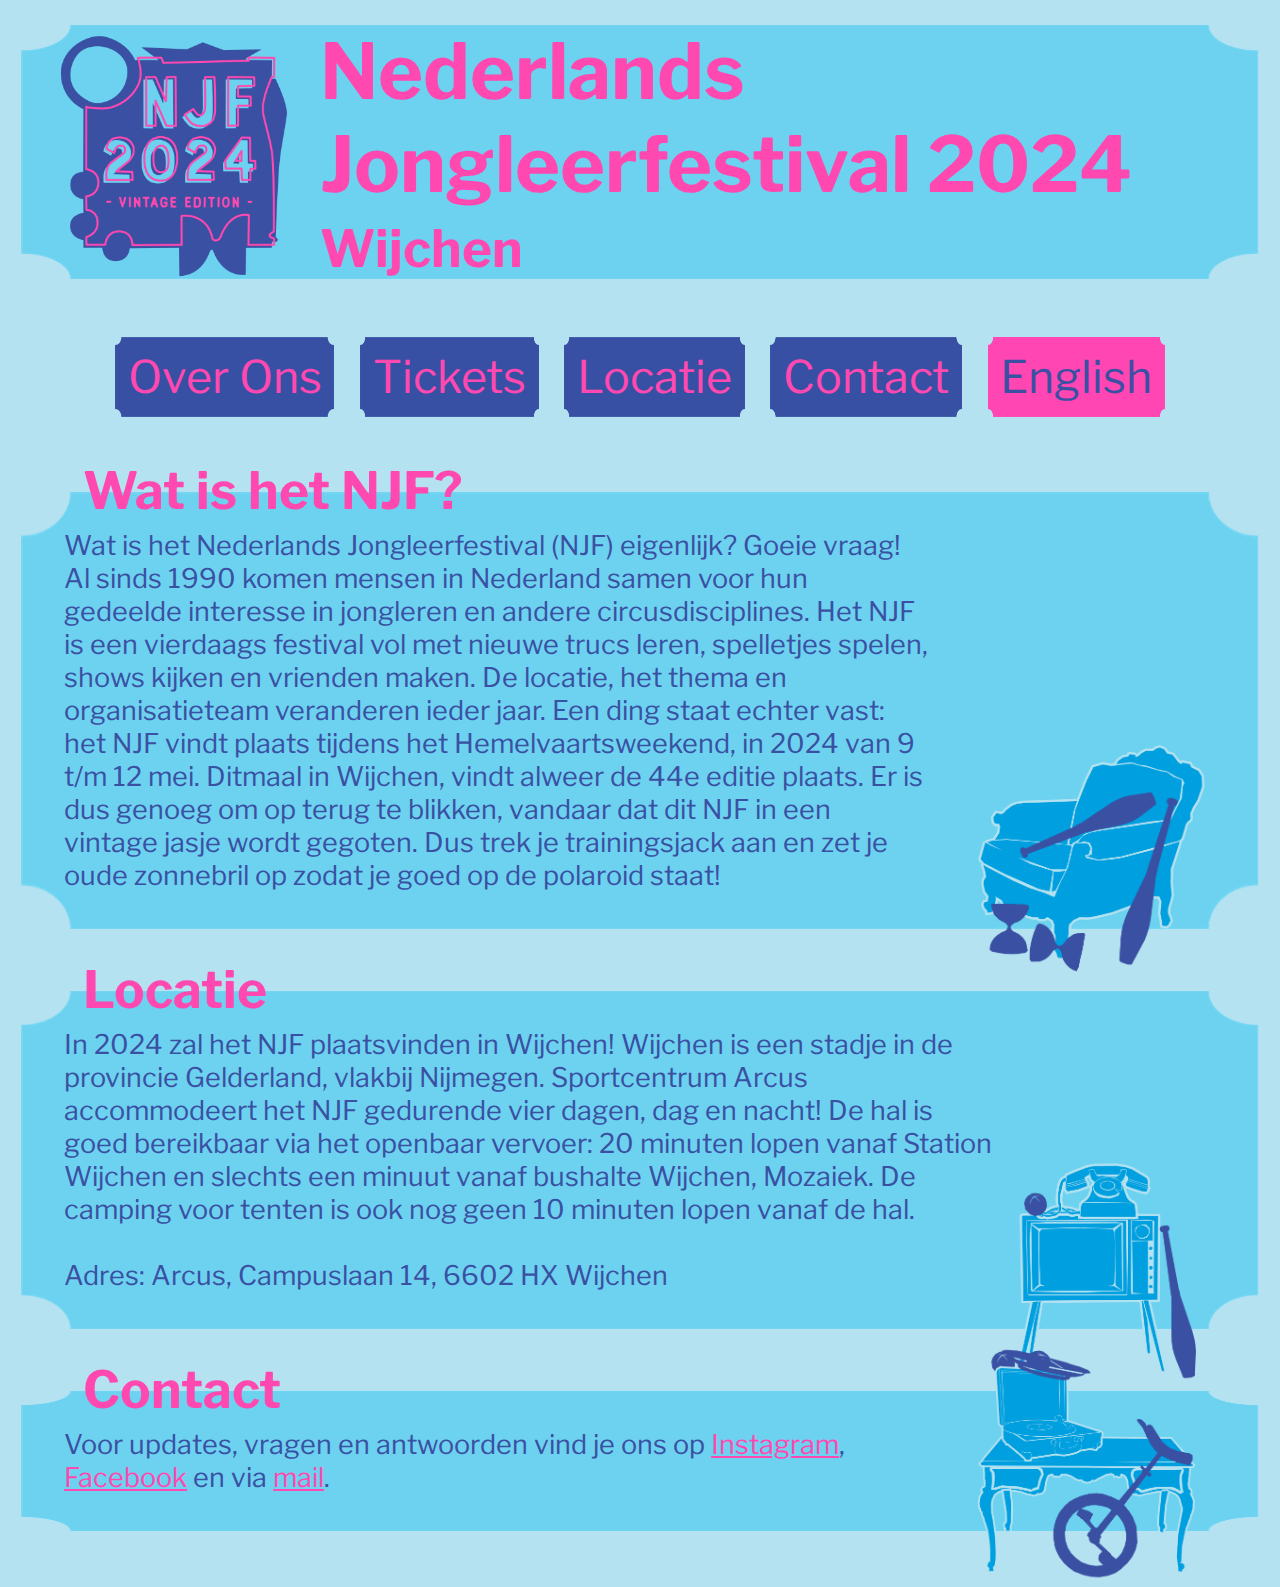
==== index.html @ 35bf3a09 "added content for location about and contact" ====
<!DOCTYPE html>
<html lang="en">
<head>
  <meta charset="UTF-8">
  <meta name="viewport" content="width=device-width, initial-scale=1.0">
  <title>NJF 2024 - The Vintage Edition</title>
  <link rel="stylesheet" href="styles.css">
</head>
<body>
  <header>
      <div class="banner-container">
        <a href="index.html"><img src="logo.png" alt="Banner" class="banner-logo"></a>
        <h1>Nederlands Jongleerfestival 2024</h1><h2>Wijchen</h2> 
      </div>
  </header>

  <div class="navbar-container">
      <ul>
        <li><a href=#about-njf-anchor>Over Ons</a></li>
        <li><a href="https://tickets.stichtingnjf.nl">Tickets</a></li>
        <li><a href=#location-anchor>Locatie</a></li>
        <li><a href=#contact-anchor>Contact</a></li>
        <li id="language-tile"><a id="language" href="en/index.html">English</a></li>
      </ul>
  </div>

  <main>
    <div class="info-board" id="about-njf">
    <h1 id="about-njf-anchor">Wat is het NJF?</h1>
    <p>Wat is het Nederlands Jongleerfestival (NJF) eigenlijk? Goeie vraag! Al sinds 1990 komen mensen in Nederland samen voor hun gedeelde interesse in jongleren en andere circusdisciplines. Het NJF is een vierdaags festival vol met nieuwe trucs leren, spelletjes spelen, shows kijken en vrienden maken. De locatie, het thema en organisatieteam veranderen ieder jaar. Een ding staat echter vast: het NJF vindt plaats tijdens het Hemelvaartsweekend, in 2024 van 9 t/m 12 mei. Ditmaal in Wijchen, vindt alweer de 44e editie plaats. Er is dus genoeg om op terug te blikken, vandaar dat dit NJF in een vintage jasje wordt gegoten. Dus trek je trainingsjack aan en zet je oude zonnebril op zodat je goed op de polaroid staat! 
    </p> 
    <img src="stoel met spul transp.png">  
    </div>

    <div class="info-board" id="location">
      <h1 id="location-anchor">Locatie</h1>
      <p>In 2024 zal het NJF plaatsvinden in Wijchen! Wijchen is een stadje in de provincie Gelderland, vlakbij Nijmegen. Sportcentrum Arcus accommodeert het NJF gedurende vier dagen, dag en nacht! De hal is goed bereikbaar via het openbaar vervoer: 20 minuten lopen vanaf Station Wijchen en slechts een minuut vanaf bushalte Wijchen, Mozaiek. De camping voor tenten is ook nog geen 10 minuten lopen vanaf de hal. <br> <br>

      Adres: Arcus, Campuslaan 14, 6602 HX Wijchen
      </p> 
      <img src="tv met telefoon en spul transp.png">
    </div>

    <div class="info-board" id="contact">
      <h1 id="contact-anchor">Contact</h1>
      <p>Voor updates, vragen en antwoorden vind je ons op <a href="https://www.instagram.com/nederlandsjongleerfestival/">Instagram</a>, <a href="https://www.facebook.com/NederlandsJongleerFestival/">Facebook</a> en via <a href="mailto:2024@nederlandsjongleerfestival.nl">mail</a>. </p> 
      <img src="tafel en eenwieler en bordje enzo.png">
    </div>
  </main>
</body>
</html>
---- styles.css ----
@font-face {
  font-family: 'Libre Franklin Title';
  src: url('Libre_Franklin/LibreFranklin-VariableFont_wght.ttf');
  weight: 600;
}
  
@font-face {
  font-family: 'Libre Franklin Text';
  src: url('Libre_Franklin/LibreFranklin-VariableFont_wght.ttf');
  weight: 400;
}

body {
  font-family: 'Libre Franklin Text';
  background-color: #B4E2F1;
  /* to make each tile centered */
  padding: 1%; 
}

/* position the logo */
.banner-logo {
  float: left;
  width: 20%;
  margin-top: 0.5vw;;
  margin-right: 2vw;
  margin-left: 2vw;
  /* margin-bottom: 0.75vw; */
}

.banner-container h1 {
  font-family: 'Libre Franklin Title';
  color: #FF48B0;
  font-size: 6vw;
  margin: 0.5vh;
}

.banner-container h2 {
  font-family: 'Libre Franklin Title';
  color: #FF48B0;
  font-size: 4vw;
  margin-top: 0.5vw;
  margin-bottom: 3.5vw;
}

.banner-container {
  background-image: url('tile-lightblue.png');
  background-repeat: no-repeat;
  background-size: 100% 100%;
}

.navbar-container {
  text-align: center; /* Center the text within the container */
  margin-bottom: 2%;
}

.navbar-container ul {
  list-style-type: none;
  padding: 0;
  margin: 0;
  display: flex; /* Use flexbox for horizontal alignment */
  justify-content: center; /* Center the list items horizontally */

}

.navbar-container ul li {
  font-family: 'Libre Franklin Title';
  font-size: 3.5vw;
  padding: 1vw;
  background-image: url('tile-purple.png');
  background-repeat: no-repeat;
  background-size: 100% 100%;
  margin: 1vw; /* Add margin between list items */
}

#language-tile {
  background-image: url('tile-pink.png');
  background-repeat: no-repeat;
  background-size: 100% 100%;
}

#language {
  color: #3A50A3;
}

.navbar-container ul li a:visited,
.navbar-container ul li a {
  color: #FF48B0;
  text-decoration: none;
}

.info-board {
  background-image: url(tile-lightblue.png);
  background-size: 100% 100%;
  position: relative; 
  margin-top: 5%;
  z-index: 1;
}

.info-board h1 {
  color: #FF48B0;
  font-size: 4vw;
  position: absolute; 
  float: left;
  margin: 1vw;
  /* make the heading responsive */
  top: -3.5vw;
  left: 4%;
}

.info-board p {
  position: relative;
  color: #3A50A3;
  padding: 3%;
  font-size: 3vh;
  margin: 0.5%;
}

#about-njf p {
  width: 70%;
  z-index: 3;
}

#location p {
  width: 75%;
  z-index: 3;
}

#contact p {
  width: 70%;
  z-index: 3;
}

#contact a,
#contact a:visited {
  text-decoration: underline;
  color: #FF48B0;
  
}

.info-board img {
  width: 20%;
  min-width: 100px;
  position: absolute;
  transform: translateY(-80%); 
  right: 4%; /* Adjust the right spacing as needed */
  z-index: 2;
}
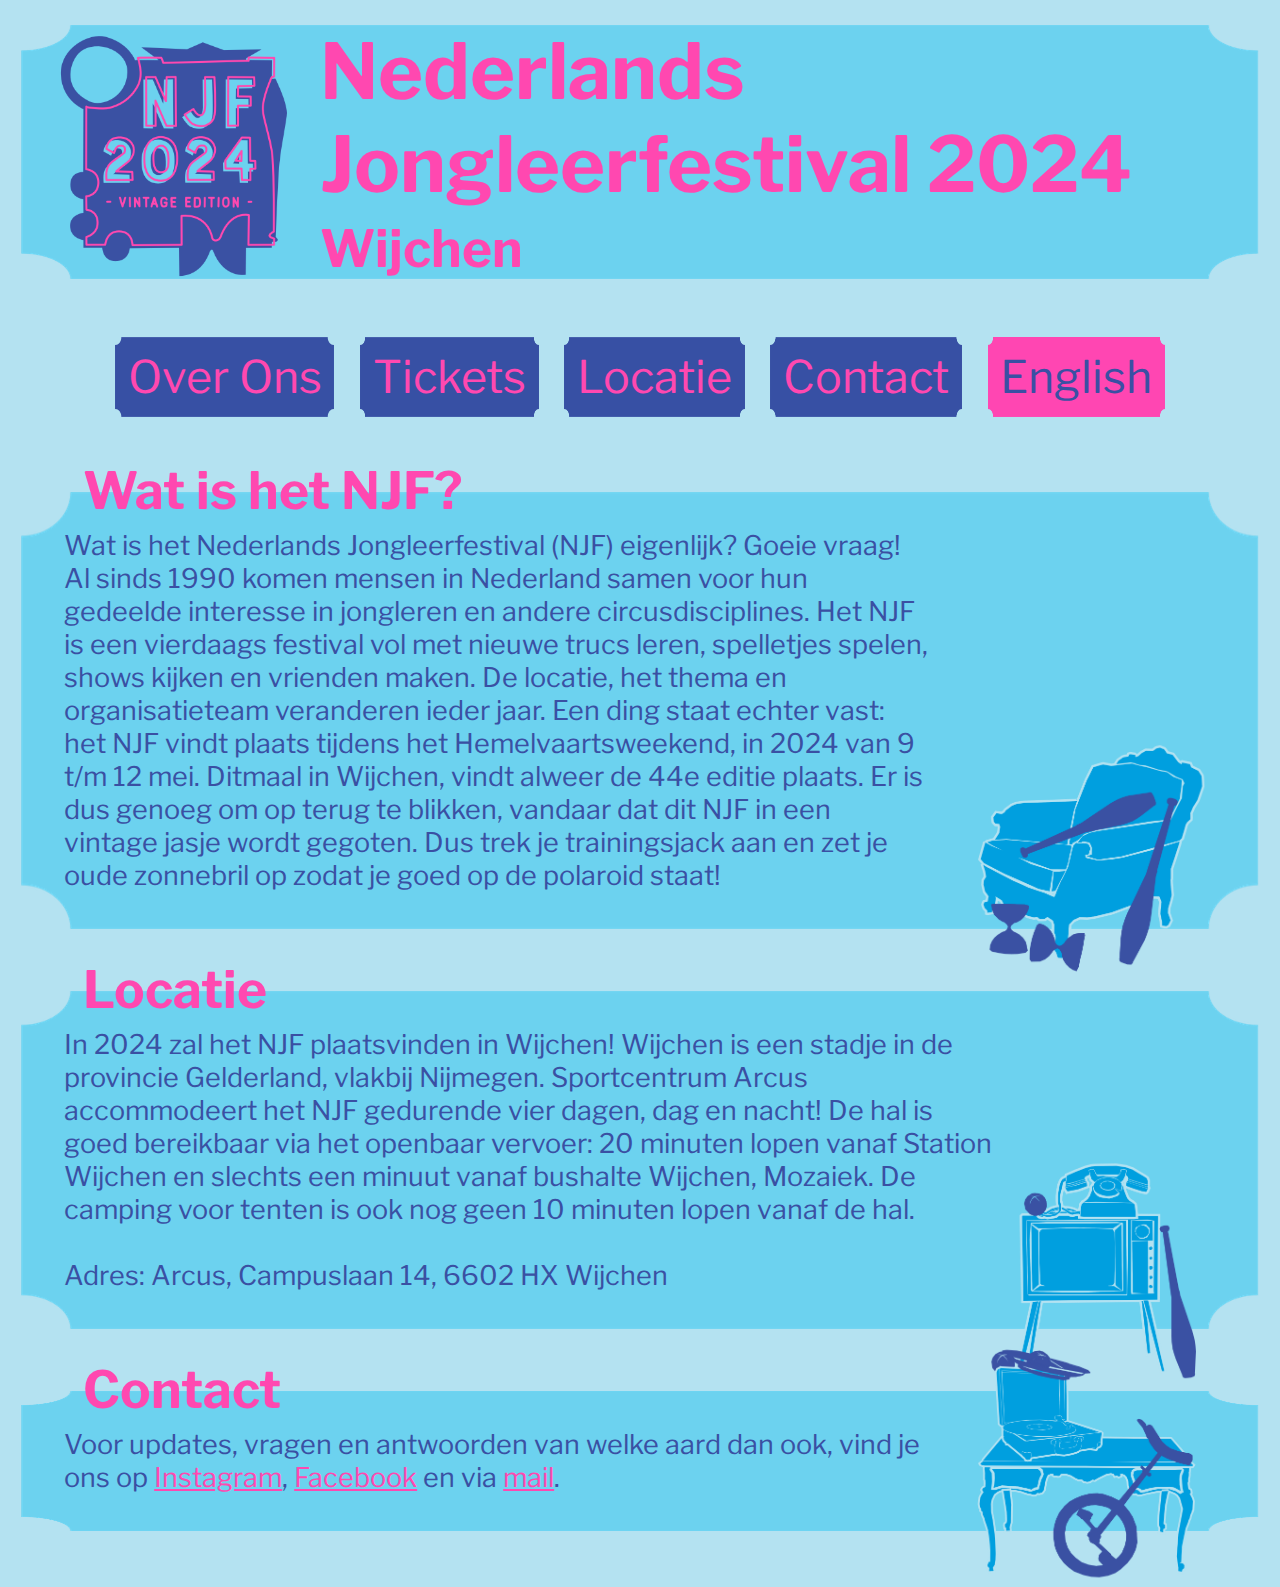
==== commit d05d9df4: "fixed contact content for dutch version" ====
--- a/index.html
+++ b/index.html
@@ -43,7 +43,7 @@
 
     <div class="info-board" id="contact">
       <h1 id="contact-anchor">Contact</h1>
-      <p>Voor updates, vragen en antwoorden vind je ons op <a href="https://www.instagram.com/nederlandsjongleerfestival/">Instagram</a>, <a href="https://www.facebook.com/NederlandsJongleerFestival/">Facebook</a> en via <a href="mailto:2024@nederlandsjongleerfestival.nl">mail</a>. </p> 
+      <p>Voor updates, vragen en antwoorden van welke aard dan ook, vind je ons op <a href="https://www.instagram.com/nederlandsjongleerfestival/">Instagram</a>, <a href="https://www.facebook.com/NederlandsJongleerFestival/">Facebook</a> en via <a href="mailto:2024@nederlandsjongleerfestival.nl">mail</a>. </p> 
       <img src="tafel en eenwieler en bordje enzo.png">
     </div>
   </main>
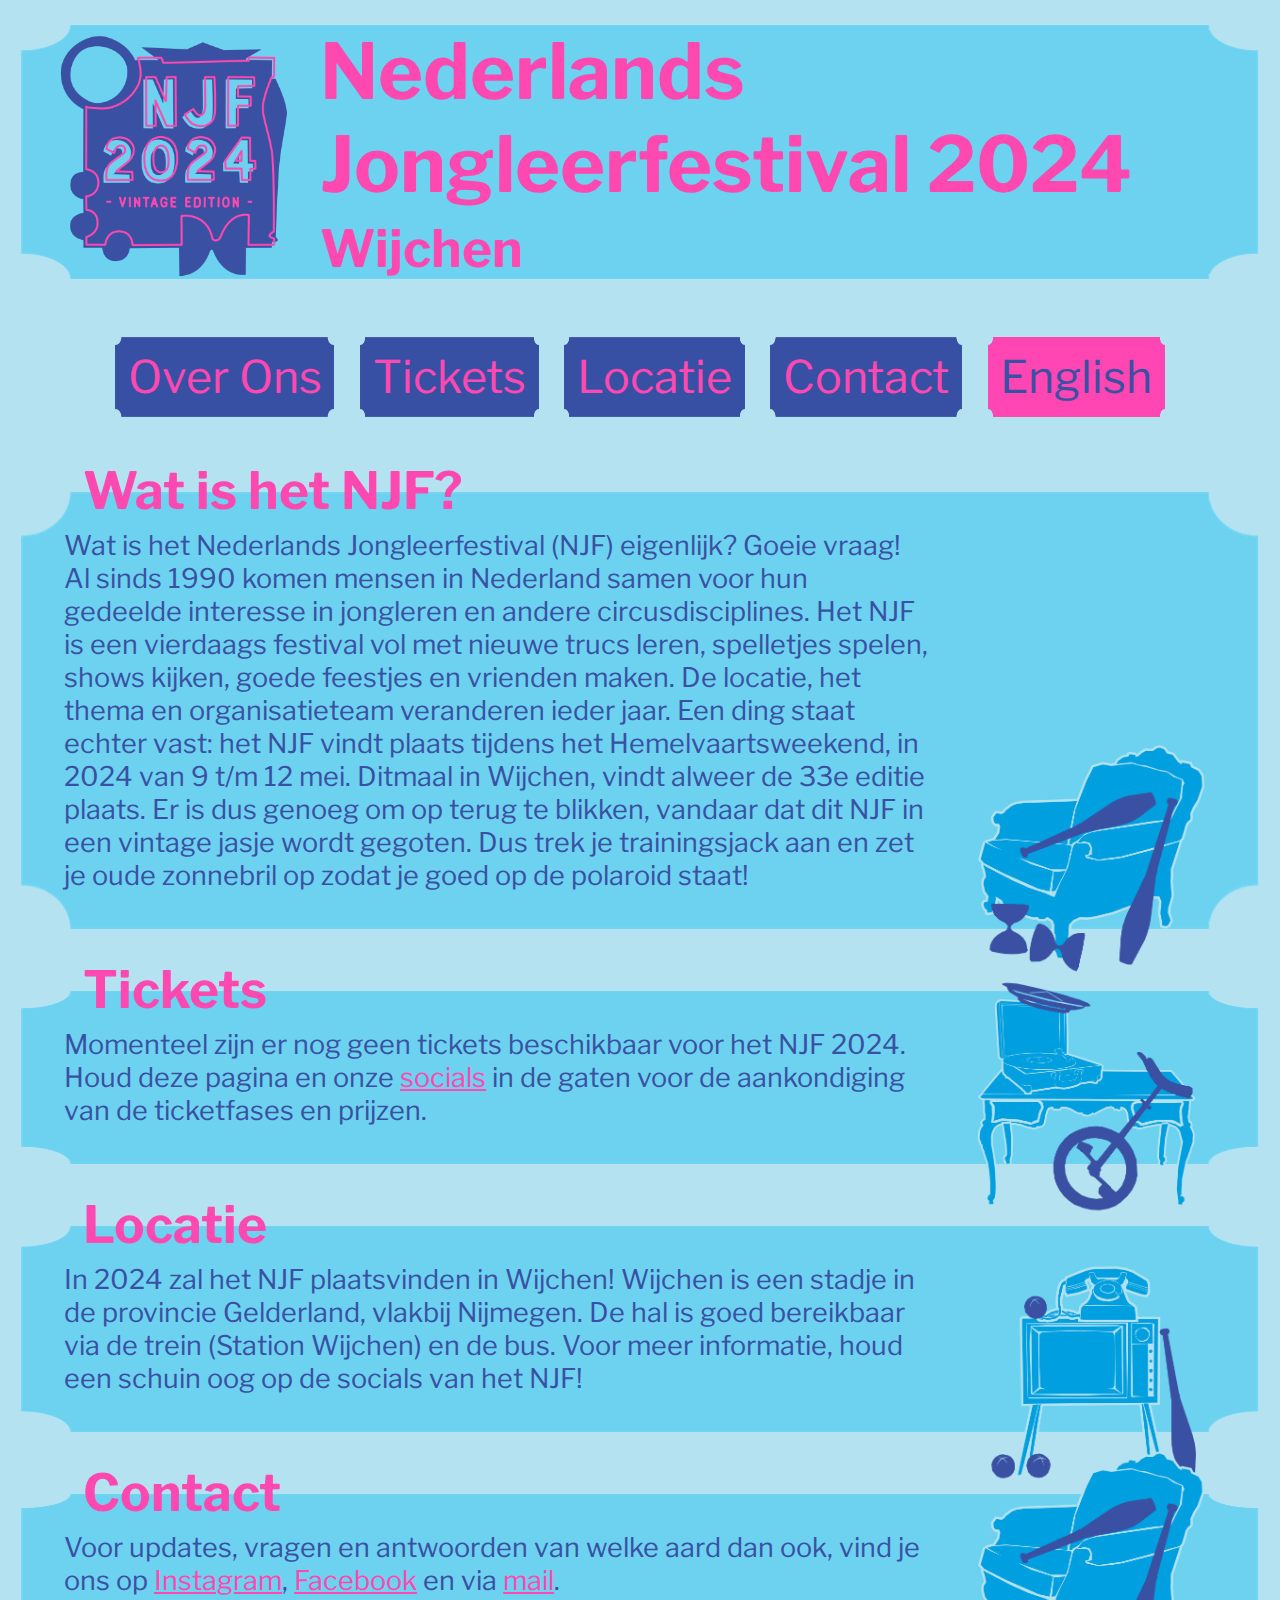
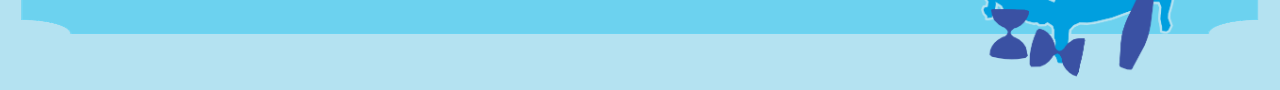
==== commit 01aecc02: "added tickets message" ====
--- a/index.html
+++ b/index.html
@@ -17,7 +17,7 @@
   <div class="navbar-container">
       <ul>
         <li><a href=#about-njf-anchor>Over Ons</a></li>
-        <li><a href="https://tickets.stichtingnjf.nl">Tickets</a></li>
+        <li><a href="#tickets-anchor">Tickets</a></li>
         <li><a href=#location-anchor>Locatie</a></li>
         <li><a href=#contact-anchor>Contact</a></li>
         <li id="language-tile"><a id="language" href="en/index.html">English</a></li>
@@ -27,16 +27,20 @@
   <main>
     <div class="info-board" id="about-njf">
     <h1 id="about-njf-anchor">Wat is het NJF?</h1>
-    <p>Wat is het Nederlands Jongleerfestival (NJF) eigenlijk? Goeie vraag! Al sinds 1990 komen mensen in Nederland samen voor hun gedeelde interesse in jongleren en andere circusdisciplines. Het NJF is een vierdaags festival vol met nieuwe trucs leren, spelletjes spelen, shows kijken en vrienden maken. De locatie, het thema en organisatieteam veranderen ieder jaar. Een ding staat echter vast: het NJF vindt plaats tijdens het Hemelvaartsweekend, in 2024 van 9 t/m 12 mei. Ditmaal in Wijchen, vindt alweer de 44e editie plaats. Er is dus genoeg om op terug te blikken, vandaar dat dit NJF in een vintage jasje wordt gegoten. Dus trek je trainingsjack aan en zet je oude zonnebril op zodat je goed op de polaroid staat! 
+    <p>Wat is het Nederlands Jongleerfestival (NJF) eigenlijk? Goeie vraag! Al sinds 1990 komen mensen in Nederland samen voor hun gedeelde interesse in jongleren en andere circusdisciplines. Het NJF is een vierdaags festival vol met nieuwe trucs leren, spelletjes spelen, shows kijken, goede feestjes en vrienden maken. De locatie, het thema en organisatieteam veranderen ieder jaar. Een ding staat echter vast: het NJF vindt plaats tijdens het Hemelvaartsweekend, in 2024 van 9 t/m 12 mei. Ditmaal in Wijchen, vindt alweer de 33e editie plaats. Er is dus genoeg om op terug te blikken, vandaar dat dit NJF in een vintage jasje wordt gegoten. Dus trek je trainingsjack aan en zet je oude zonnebril op zodat je goed op de polaroid staat!
     </p> 
     <img src="stoel met spul transp.png">  
     </div>
 
+    <div class="info-board" id="tickets">
+      <h1 id="tickets-anchor">Tickets</h1>
+      <p>Momenteel zijn er nog geen tickets beschikbaar voor het NJF 2024. Houd deze pagina en onze <a href="#contact-anchor">socials</a> in de gaten voor de aankondiging van de ticketfases en prijzen. </p> 
+      <img src="tafel en eenwieler en bordje enzo.png">
+    </div>
+
     <div class="info-board" id="location">
       <h1 id="location-anchor">Locatie</h1>
-      <p>In 2024 zal het NJF plaatsvinden in Wijchen! Wijchen is een stadje in de provincie Gelderland, vlakbij Nijmegen. Sportcentrum Arcus accommodeert het NJF gedurende vier dagen, dag en nacht! De hal is goed bereikbaar via het openbaar vervoer: 20 minuten lopen vanaf Station Wijchen en slechts een minuut vanaf bushalte Wijchen, Mozaiek. De camping voor tenten is ook nog geen 10 minuten lopen vanaf de hal. <br> <br>
-
-      Adres: Arcus, Campuslaan 14, 6602 HX Wijchen
+      <p>In 2024 zal het NJF plaatsvinden in Wijchen! Wijchen is een stadje in de provincie Gelderland, vlakbij Nijmegen. De hal is goed bereikbaar via de trein (Station Wijchen) en de bus. Voor meer informatie, houd een schuin oog op de socials van het NJF! 
       </p> 
       <img src="tv met telefoon en spul transp.png">
     </div>
@@ -44,7 +48,7 @@
     <div class="info-board" id="contact">
       <h1 id="contact-anchor">Contact</h1>
       <p>Voor updates, vragen en antwoorden van welke aard dan ook, vind je ons op <a href="https://www.instagram.com/nederlandsjongleerfestival/">Instagram</a>, <a href="https://www.facebook.com/NederlandsJongleerFestival/">Facebook</a> en via <a href="mailto:2024@nederlandsjongleerfestival.nl">mail</a>. </p> 
-      <img src="tafel en eenwieler en bordje enzo.png">
+      <img src="stoel met spul transp.png">
     </div>
   </main>
 </body>
--- a/styles.css
+++ b/styles.css
@@ -113,28 +113,14 @@
   padding: 3%;
   font-size: 3vh;
   margin: 0.5%;
+  z-index: 3;
+  width: 70%;
 }
 
-#about-njf p {
-  width: 70%;
-  z-index: 3;
-}
-
-#location p {
-  width: 75%;
-  z-index: 3;
-}
-
-#contact p {
-  width: 70%;
-  z-index: 3;
-}
-
-#contact a,
-#contact a:visited {
+.info-board a,
+.info-board a:visited {
   text-decoration: underline;
   color: #FF48B0;
-  
 }
 
 .info-board img {
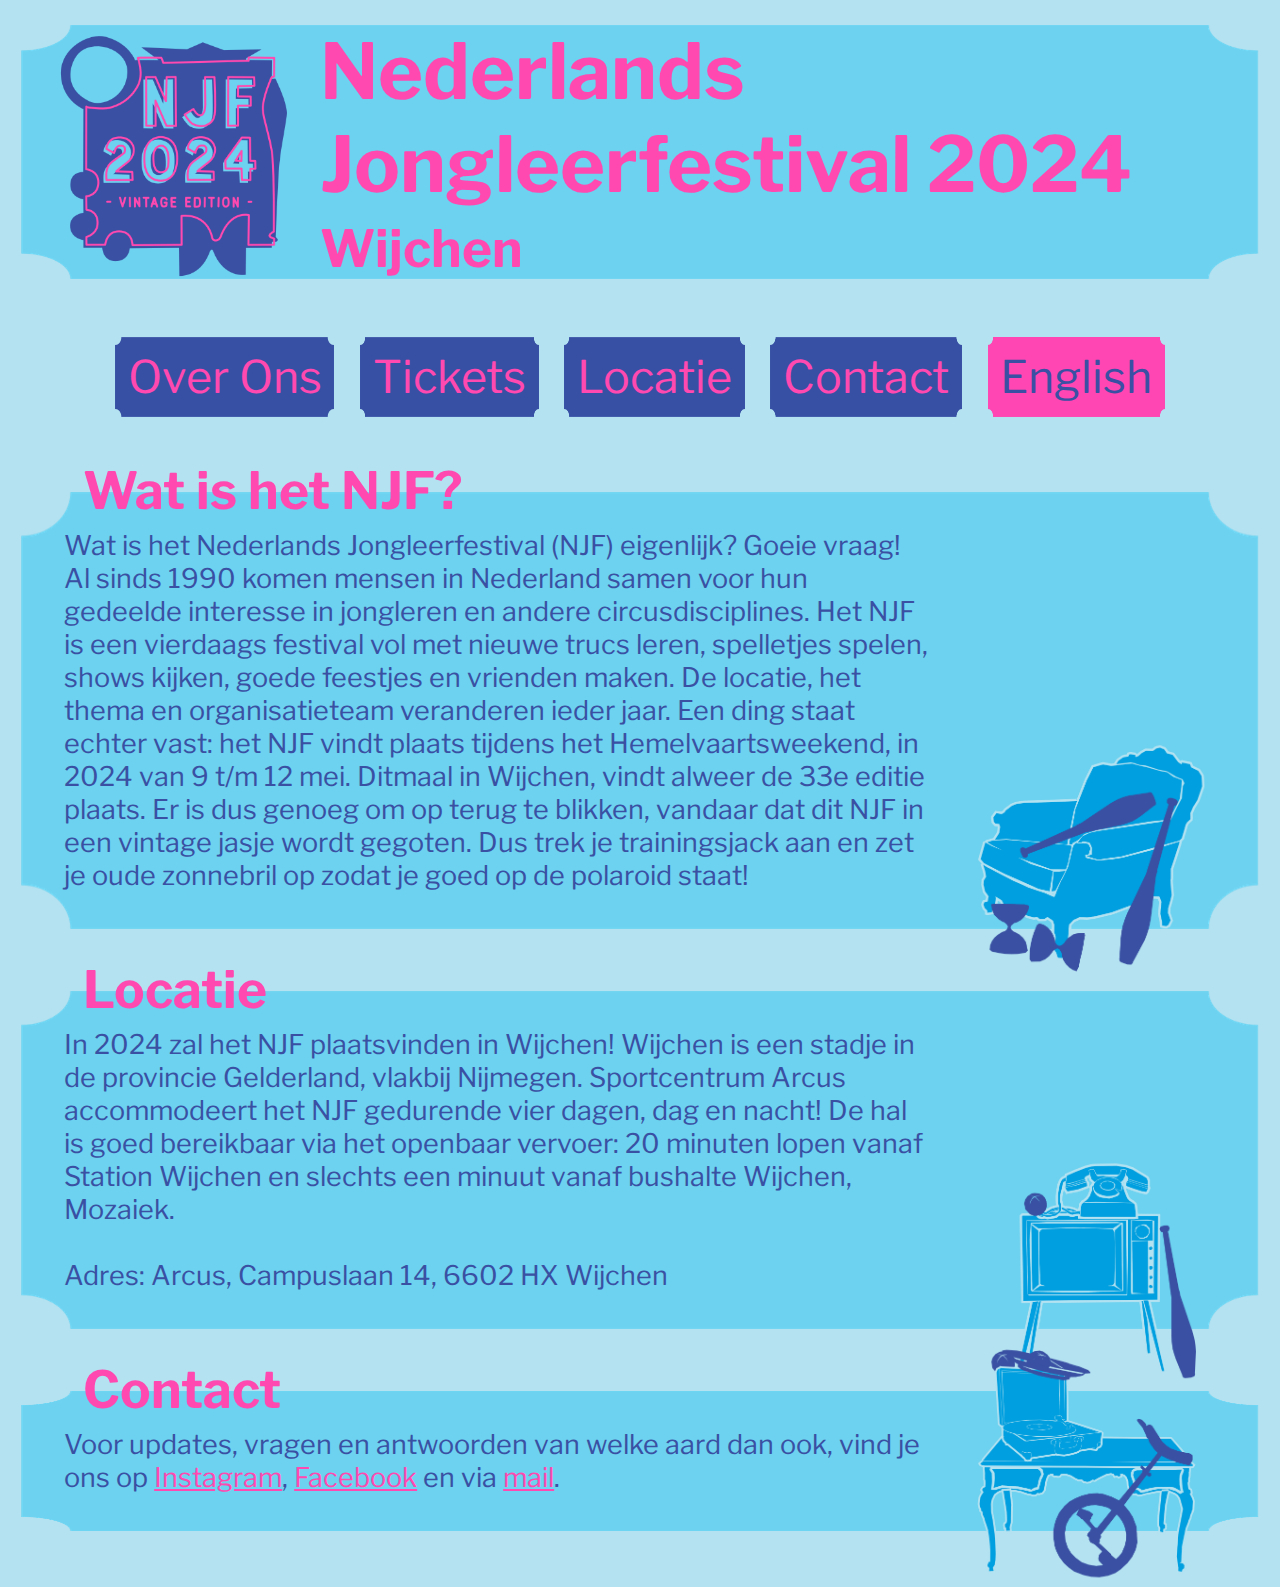
==== commit 9e655df8: "added ticketpage and location" ====
--- a/index.html
+++ b/index.html
@@ -1,10 +1,18 @@
 <!DOCTYPE html>
-<html lang="en">
+<html>
+	
 <head>
-  <meta charset="UTF-8">
-  <meta name="viewport" content="width=device-width, initial-scale=1.0">
-  <title>NJF 2024 - The Vintage Edition</title>
-  <link rel="stylesheet" href="styles.css">
+  <!-- Google tag (gtag.js) -->
+  <!-- <script async src="https://www.googletagmanager.com/gtag/js?id=G-M825SR22HD"></script>
+  <script>
+  window.dataLayer = window.dataLayer || [];
+  function gtag(){dataLayer.push(arguments);}
+  gtag('js', new Date());
+
+  gtag('config', 'G-M825SR22HD');
+  </script> -->
+	<title>NJF 2024 Wijchen</title>
+  <link rel="stylesheet" type="text/css" href="styles.css">
 </head>
 <body>
   <header>
@@ -16,10 +24,10 @@
 
   <div class="navbar-container">
       <ul>
-        <li><a href=#about-njf-anchor>Over Ons</a></li>
-        <li><a href="#tickets-anchor">Tickets</a></li>
-        <li><a href=#location-anchor>Locatie</a></li>
-        <li><a href=#contact-anchor>Contact</a></li>
+        <li><a href="#about-njf-anchor">Over Ons</a></li>
+        <li><a href="tickets.html">Tickets</a></li>
+        <li><a href="#location-anchor">Locatie</a></li>
+        <li><a href="#contact-anchor">Contact</a></li>
         <li id="language-tile"><a id="language" href="en/index.html">English</a></li>
       </ul>
   </div>
@@ -32,23 +40,19 @@
     <img src="stoel met spul transp.png">  
     </div>
 
-    <div class="info-board" id="tickets">
-      <h1 id="tickets-anchor">Tickets</h1>
-      <p>Momenteel zijn er nog geen tickets beschikbaar voor het NJF 2024. Houd deze pagina en onze <a href="#contact-anchor">socials</a> in de gaten voor de aankondiging van de ticketfases en prijzen. </p> 
-      <img src="tafel en eenwieler en bordje enzo.png">
-    </div>
-
     <div class="info-board" id="location">
       <h1 id="location-anchor">Locatie</h1>
-      <p>In 2024 zal het NJF plaatsvinden in Wijchen! Wijchen is een stadje in de provincie Gelderland, vlakbij Nijmegen. De hal is goed bereikbaar via de trein (Station Wijchen) en de bus. Voor meer informatie, houd een schuin oog op de socials van het NJF! 
-      </p> 
+      <p>In 2024 zal het NJF plaatsvinden in Wijchen! Wijchen is een stadje in de provincie Gelderland, vlakbij Nijmegen. Sportcentrum Arcus accommodeert het NJF gedurende vier dagen, dag en nacht! De hal is goed bereikbaar via het openbaar vervoer: 20 minuten lopen vanaf Station Wijchen en slechts een minuut vanaf bushalte Wijchen, Mozaiek. <br> <br>
+
+        Adres: Arcus, Campuslaan 14, 6602 HX Wijchen
+        </p>
       <img src="tv met telefoon en spul transp.png">
     </div>
 
     <div class="info-board" id="contact">
       <h1 id="contact-anchor">Contact</h1>
       <p>Voor updates, vragen en antwoorden van welke aard dan ook, vind je ons op <a href="https://www.instagram.com/nederlandsjongleerfestival/">Instagram</a>, <a href="https://www.facebook.com/NederlandsJongleerFestival/">Facebook</a> en via <a href="mailto:2024@nederlandsjongleerfestival.nl">mail</a>. </p> 
-      <img src="stoel met spul transp.png">
+      <img src="tafel en eenwieler en bordje enzo.png">
     </div>
   </main>
 </body>
--- a/styles.css
+++ b/styles.css
@@ -107,6 +107,17 @@
   left: 4%;
 }
 
+.info-board h2 {
+  color: #FF48B0;
+  font-size: 2vw;
+  float: left;
+  padding-left: 3%;
+  /* make the heading responsive */
+  /* top: -3.5vw;
+  left: 4%; */
+  margin: 0%;
+}
+
 .info-board p {
   position: relative;
   color: #3A50A3;
@@ -131,3 +142,28 @@
   right: 4%; /* Adjust the right spacing as needed */
   z-index: 2;
 }
+
+.info-board table, th, td {
+  border: 2px solid #3A50A3;
+  border-collapse: collapse;
+}
+
+.info-board th {
+  color: #FF48B0;
+}
+
+.info-board td {
+  color: #3A50A3;
+}
+
+.info-board table {
+  position: relative;
+  padding: 3%;
+  font-size: 3vh;
+  margin: 0.5%;
+  margin-left: 3%;
+  margin-bottom: 3%;
+  z-index: 3;
+  width: 70%;
+}
+
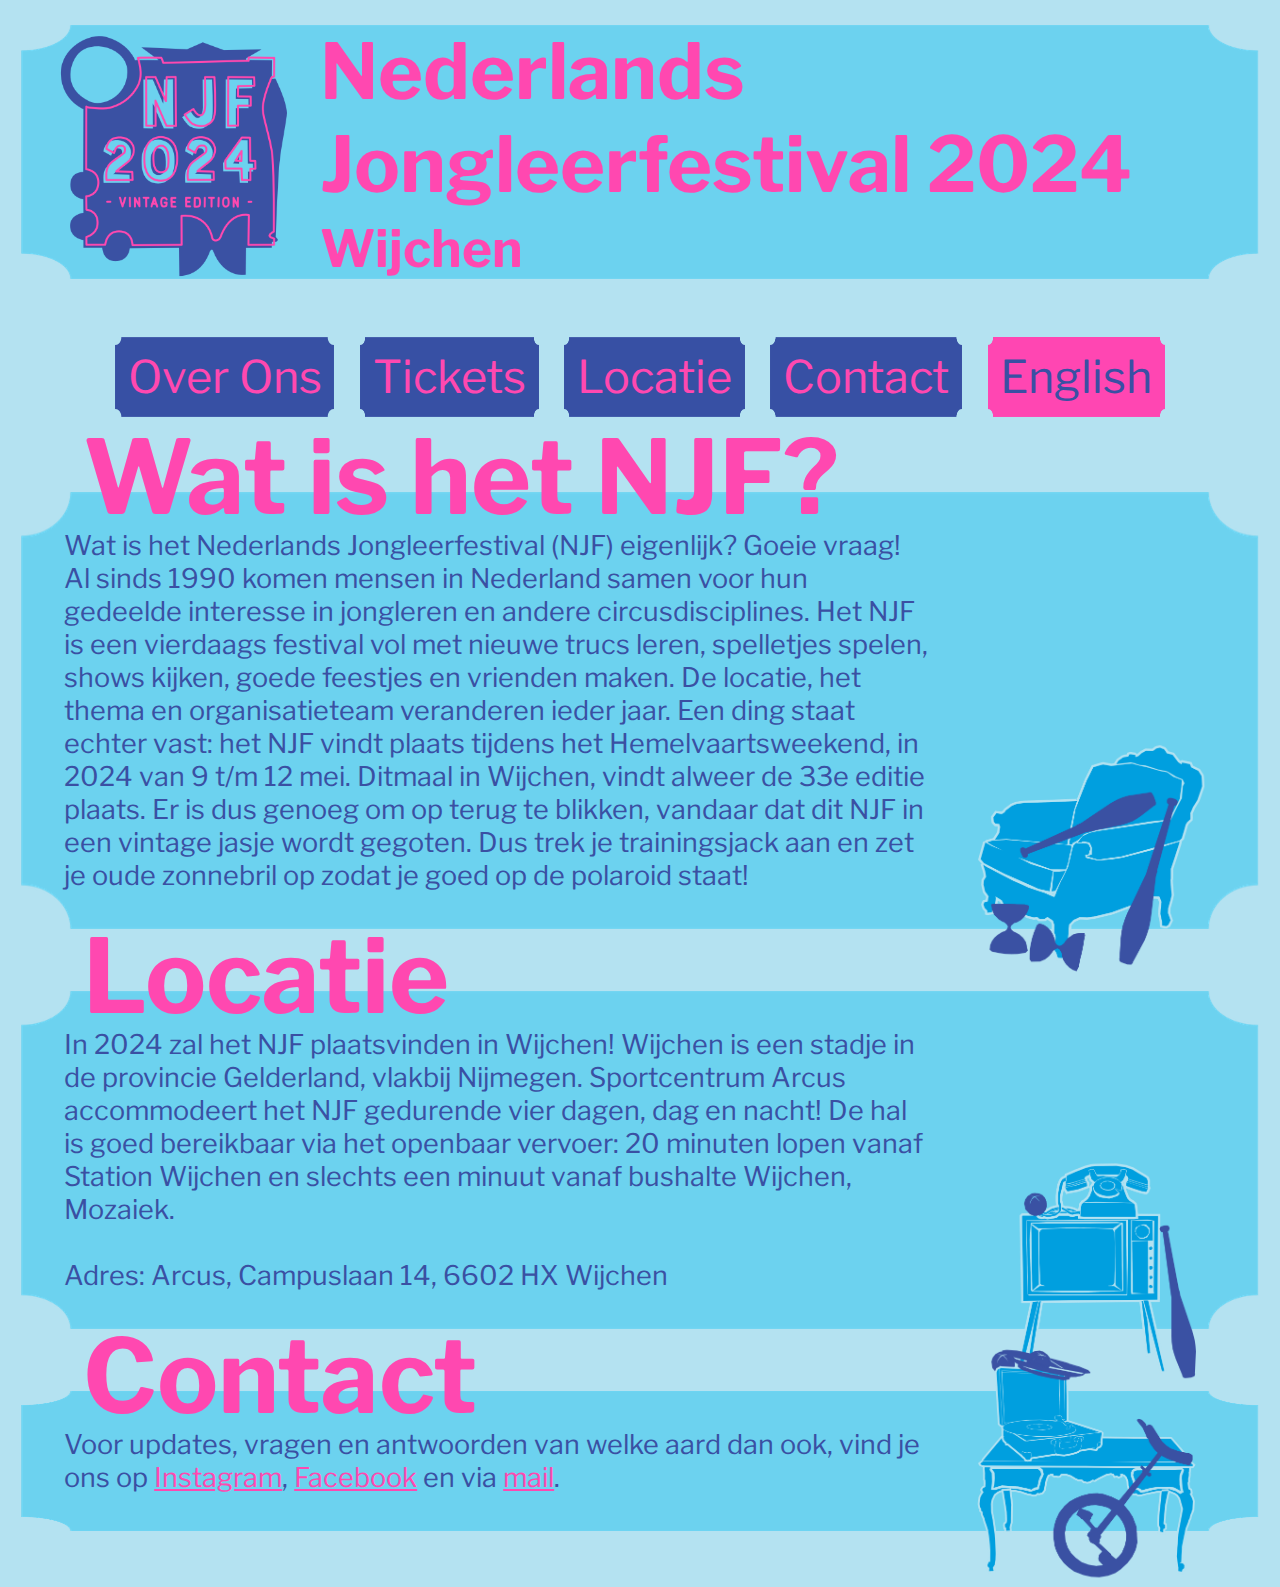
==== commit 94ec5d05: "added about page" ====
--- a/index.html
+++ b/index.html
@@ -24,7 +24,7 @@
 
   <div class="navbar-container">
       <ul>
-        <li><a href="#about-njf-anchor">Over Ons</a></li>
+        <li><a href="about.html">Over Ons</a></li>
         <li><a href="tickets.html">Tickets</a></li>
         <li><a href="#location-anchor">Locatie</a></li>
         <li><a href="#contact-anchor">Contact</a></li>
--- a/styles.css
+++ b/styles.css
@@ -51,6 +51,8 @@
 .navbar-container {
   text-align: center; /* Center the text within the container */
   margin-bottom: 2%;
+  justify-content: center;
+  flex-direction: row;
 }
 
 .navbar-container ul {
@@ -59,12 +61,13 @@
   margin: 0;
   display: flex; /* Use flexbox for horizontal alignment */
   justify-content: center; /* Center the list items horizontally */
+  flex-wrap: wrap;
 
 }
 
 .navbar-container ul li {
   font-family: 'Libre Franklin Title';
-  font-size: 3.5vw;
+  font-size: 5vh;
   padding: 1vw;
   background-image: url('tile-purple.png');
   background-repeat: no-repeat;
@@ -98,24 +101,24 @@
 
 .info-board h1 {
   color: #FF48B0;
-  font-size: 4vw;
+  font-size: 8vw;
   position: absolute; 
   float: left;
   margin: 1vw;
   /* make the heading responsive */
-  top: -3.5vw;
+  top: -7vw;
   left: 4%;
 }
 
 .info-board h2 {
   color: #FF48B0;
-  font-size: 2vw;
-  float: left;
+  font-size: 4vh;
   padding-left: 3%;
   /* make the heading responsive */
-  /* top: -3.5vw;
-  left: 4%; */
-  margin: 0%;
+  /* top: 4vw; */
+  /* left: 4%;  */
+  margin-bottom: -3%;
+  margin-top: -1%;
 }
 
 .info-board p {
@@ -163,7 +166,66 @@
   margin: 0.5%;
   margin-left: 3%;
   margin-bottom: 3%;
+  margin-right: 3%;
   z-index: 3;
   width: 70%;
 }
 
+.team-board img {
+  position: relative;
+  float: right;
+  /* width: 20%; */
+  max-width: 20%;
+  max-height: 50vh;
+  height: 40%;
+  z-index: 2;
+  right: 3%;
+} 
+
+.team-board a,
+.team-board a:visited {
+  text-decoration: underline;
+  color: #FF48B0;
+}
+
+.team-board p {
+  position: relative;
+  color: #3A50A3;
+  padding: 3%;
+  font-size: 3vh;
+  margin: 0.5%;
+  z-index: 3;
+  width: 70%;
+}
+
+.team-board h1 {
+  color: #FF48B0;
+  font-size: 8vw;
+  position: absolute; 
+  float: left;
+  margin: 1vw;
+  /* make the heading responsive */
+  top: -7vw;
+  left: 4%;
+}
+
+.team-board {
+  background-image: url(tile-lightblue.png);
+  background-size: 100% 100%;
+  position: relative; 
+  margin-top: 5%;
+  z-index: 1;
+  display: flex;
+  flex-direction: row;
+}
+
+@media only screen and (max-width: 800px) {
+  .team-board {
+    flex-direction: column;
+  }
+
+  .team-board img {
+    max-width: 40%;
+    left: 30%
+  }
+}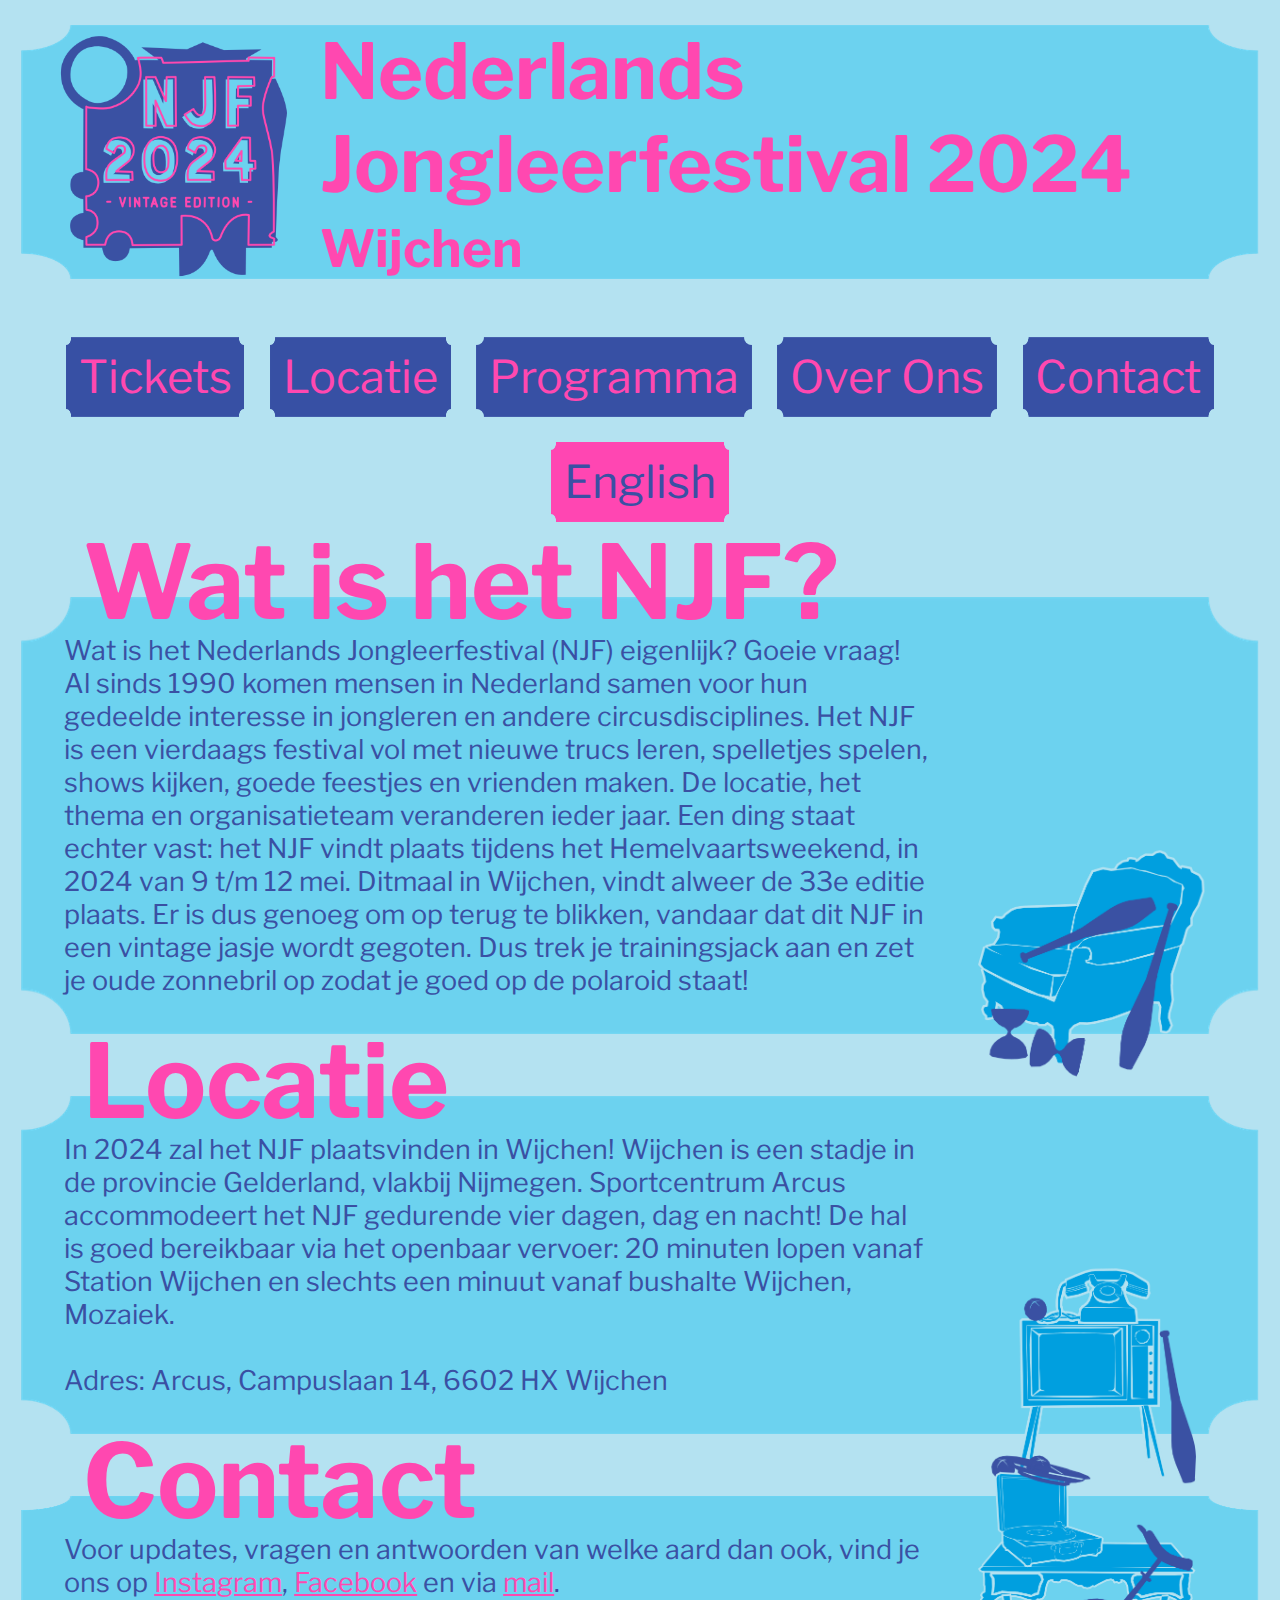
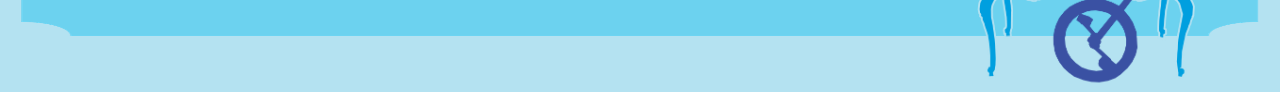
==== commit 762adac8: "added program to website" ====
--- a/index.html
+++ b/index.html
@@ -3,14 +3,14 @@
 	
 <head>
   <!-- Google tag (gtag.js) -->
-  <!-- <script async src="https://www.googletagmanager.com/gtag/js?id=G-M825SR22HD"></script>
+  <script async src="https://www.googletagmanager.com/gtag/js?id=G-M825SR22HD"></script>
   <script>
   window.dataLayer = window.dataLayer || [];
   function gtag(){dataLayer.push(arguments);}
   gtag('js', new Date());
 
   gtag('config', 'G-M825SR22HD');
-  </script> -->
+  </script>
 	<title>NJF 2024 Wijchen</title>
   <link rel="stylesheet" type="text/css" href="styles.css">
 </head>
@@ -24,9 +24,10 @@
 
   <div class="navbar-container">
       <ul>
-        <li><a href="about.html">Over Ons</a></li>
         <li><a href="tickets.html">Tickets</a></li>
         <li><a href="#location-anchor">Locatie</a></li>
+        <li><a href="program.html">Programma</a></li>
+        <li><a href="about.html">Over Ons</a></li>
         <li><a href="#contact-anchor">Contact</a></li>
         <li id="language-tile"><a id="language" href="en/index.html">English</a></li>
       </ul>
--- a/styles.css
+++ b/styles.css
@@ -131,6 +131,18 @@
   width: 70%;
 }
 
+.info-board pre {
+  position: relative;
+  color: #3A50A3;
+  padding-left: 3%;
+  font-size: 2.4vh;
+  margin: 0.5%;
+  z-index: 3;
+  width: 96%;
+  white-space: pre-wrap;
+  font-family: 'Libre Franklin Title';
+}
+
 .info-board a,
 .info-board a:visited {
   text-decoration: underline;
@@ -219,6 +231,32 @@
   flex-direction: row;
 }
 
+#program-top-p {
+  position: relative;
+  color: #3A50A3;
+  padding-top: 3%;
+  padding-left: 3%;
+  padding-right: 3%;
+  padding-bottom: 0.5%;
+  font-size: 3vh;
+  margin: 0.5%;
+  z-index: 3;
+  width: 90%;
+}
+
+#program-bot-p {
+  position: relative;
+  color: #3A50A3;
+  padding-top: 0.5%;
+  padding-left: 3%;
+  padding-right: 3%;
+  padding-bottom: 3%;
+  font-size: 3vh;
+  margin: 0.5%;
+  z-index: 3;
+  width: 70%;
+}
+
 @media only screen and (max-width: 800px) {
   .team-board {
     flex-direction: column;
@@ -228,4 +266,4 @@
     max-width: 40%;
     left: 30%
   }
-}+}
